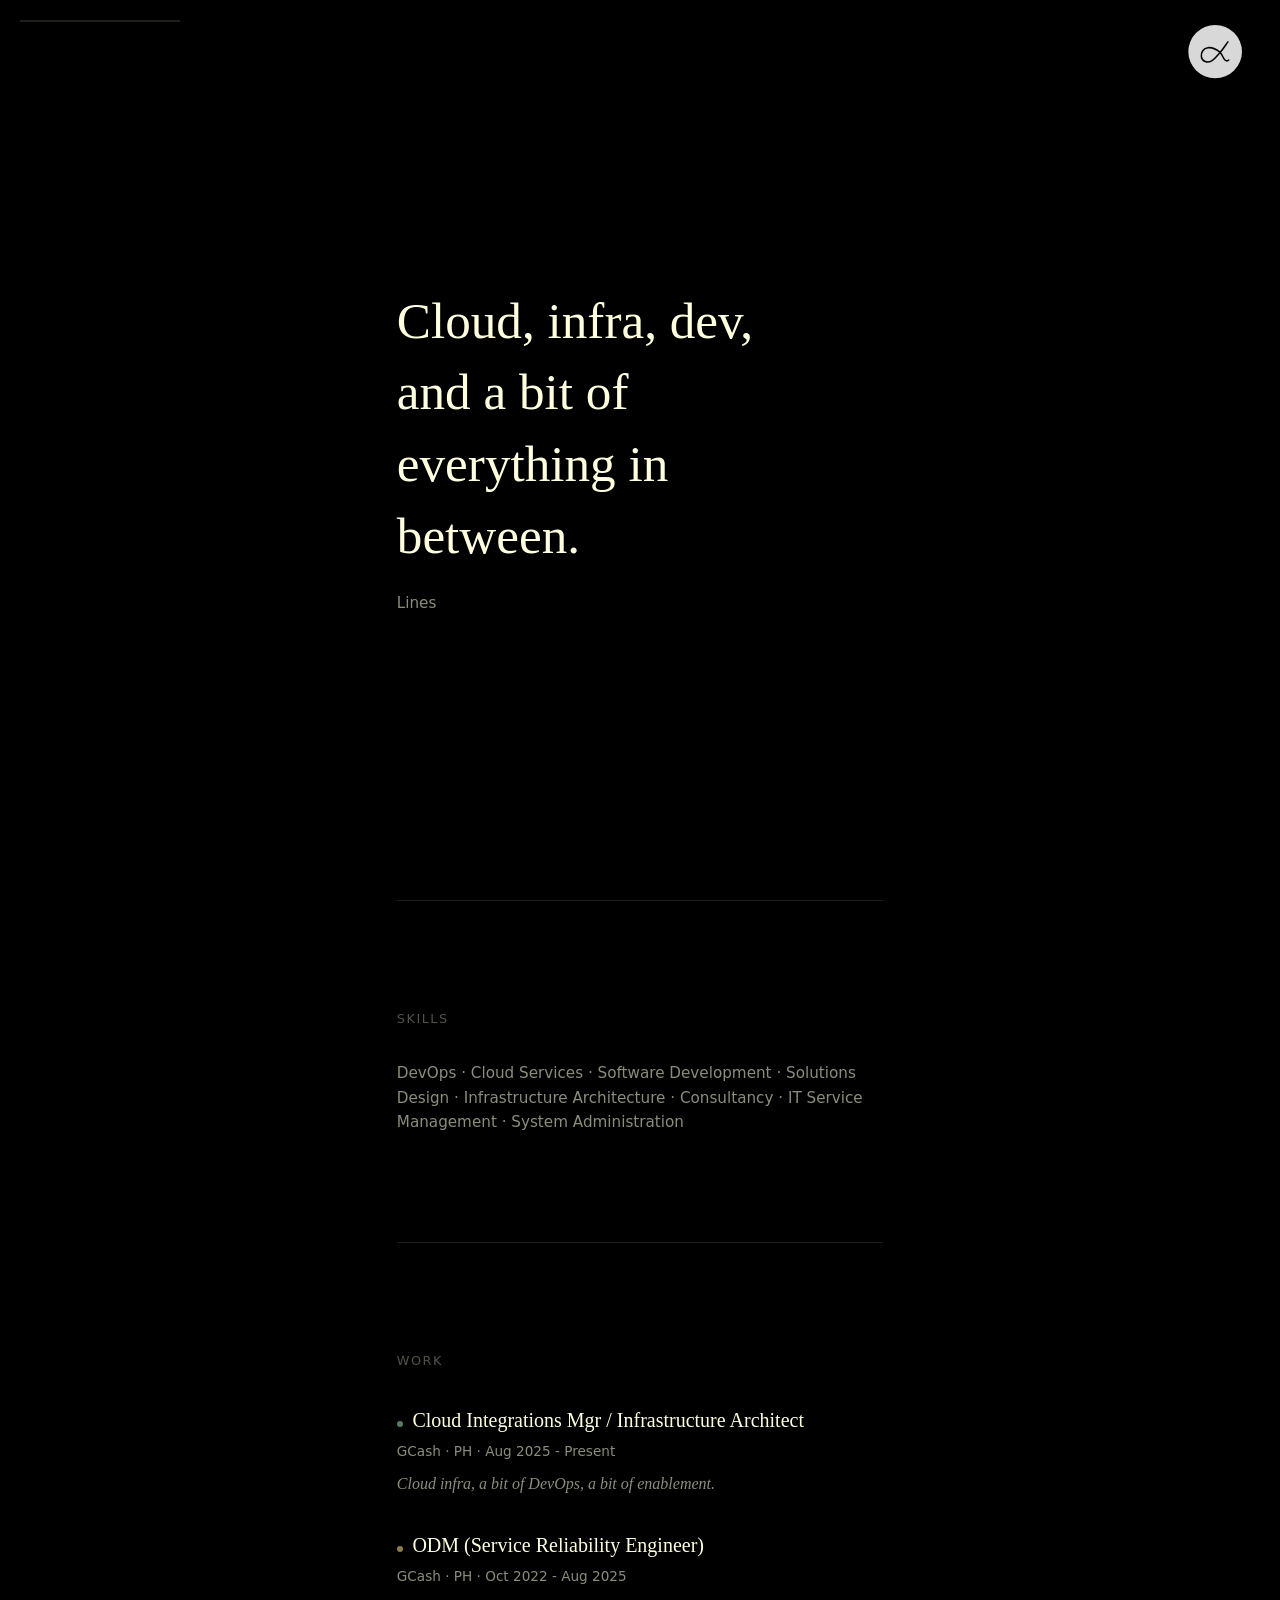
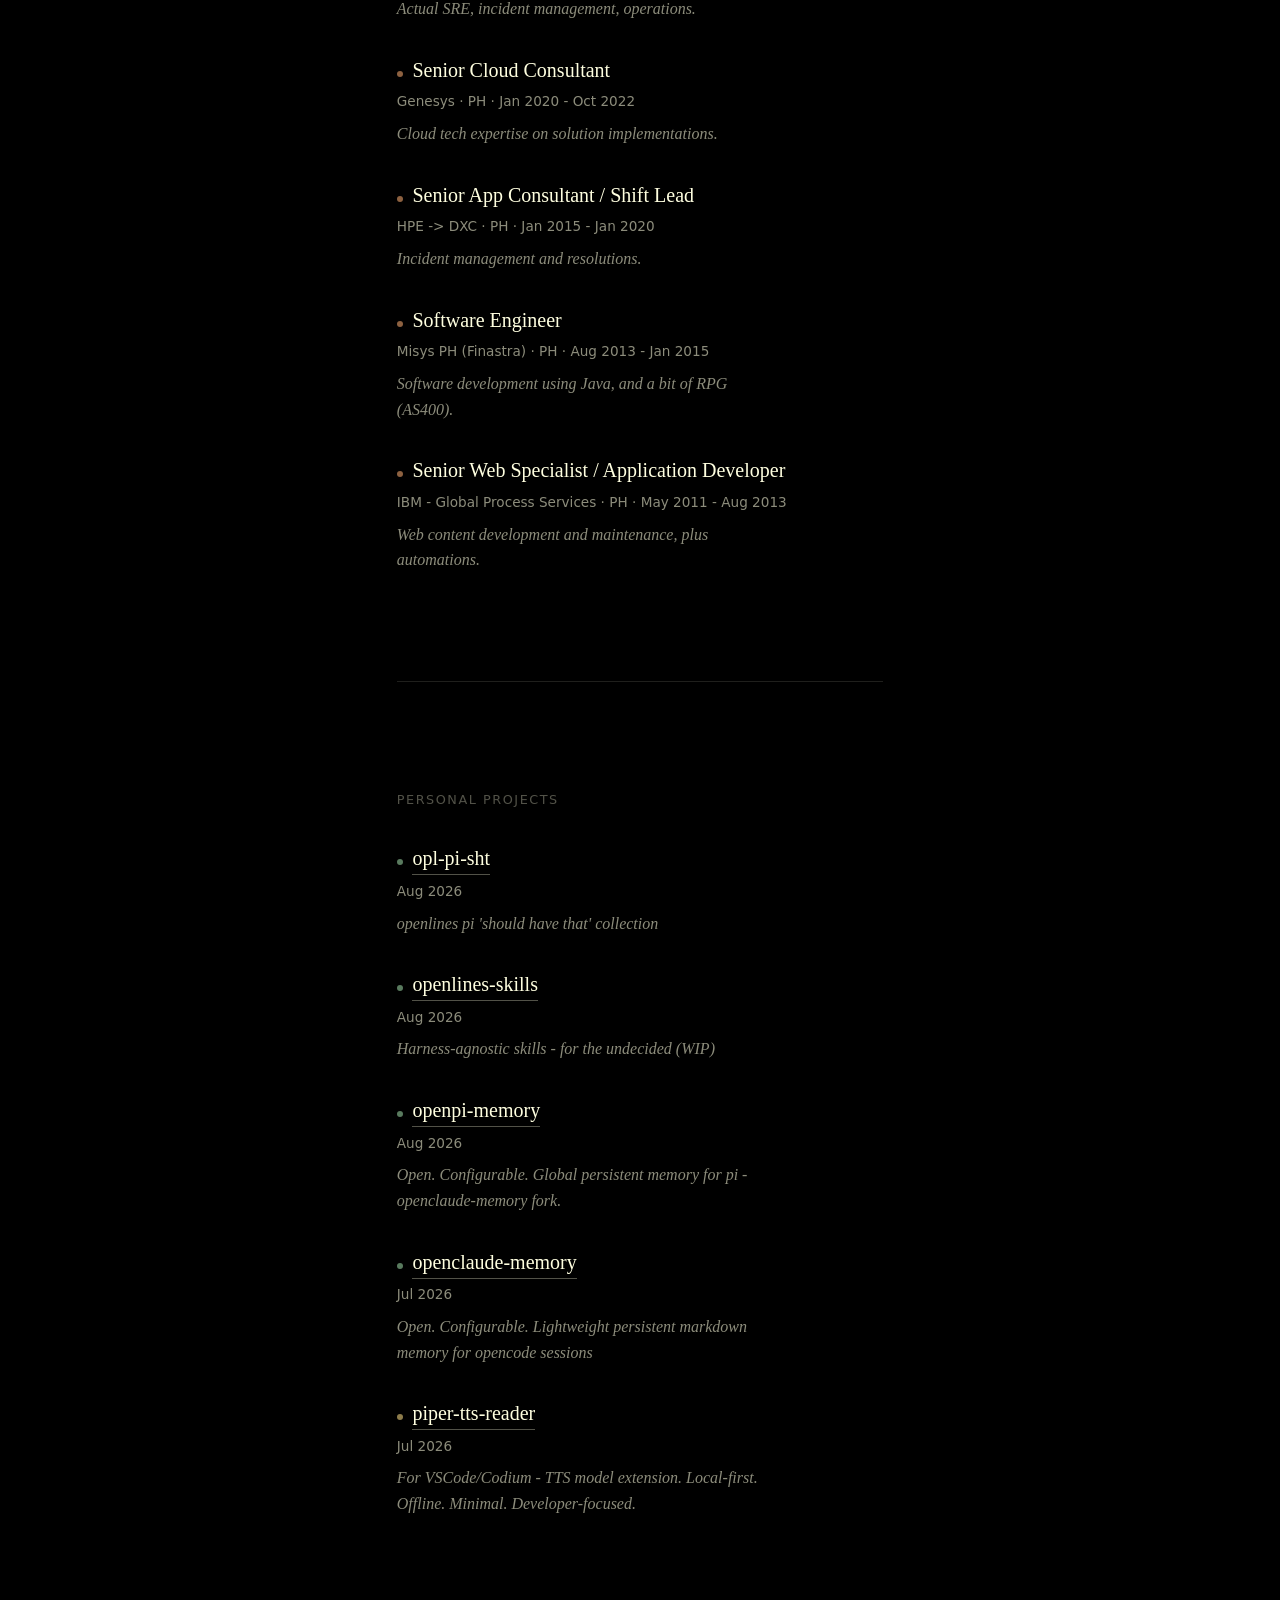
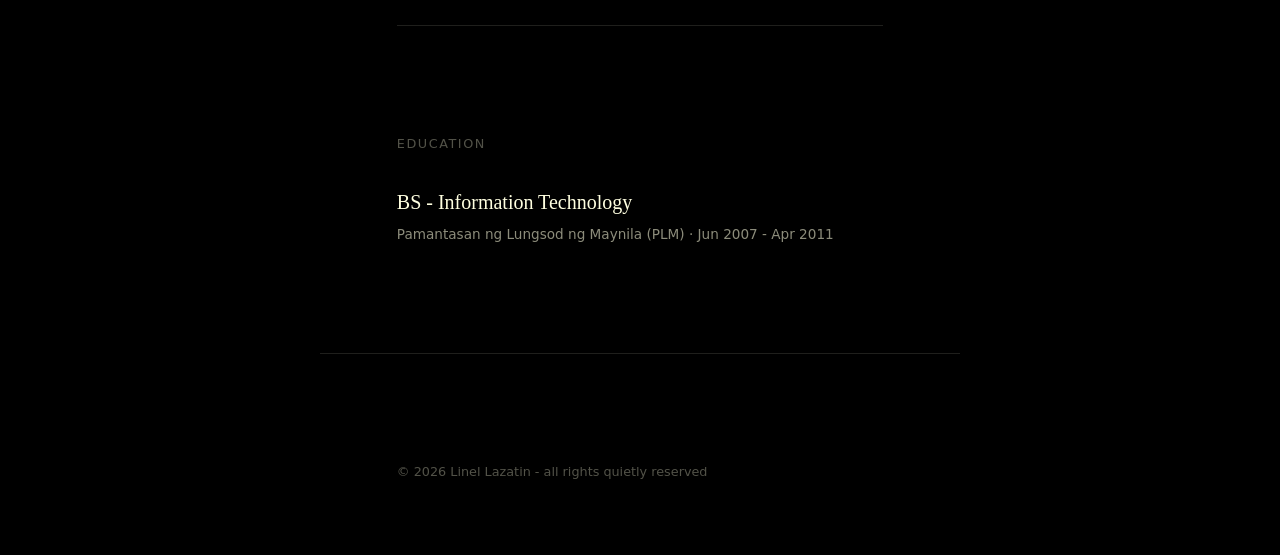
==== index.html @ 28a870df "initial commit" ====
<!DOCTYPE html>
<html lang="en">
<head>
  <meta charset="UTF-8" />
  <meta name="viewport" content="width=device-width, initial-scale=1" />
  <title>Lines.</title>
  <meta name="description" content="Cloud, infra, dev, and a bit of everything in between." />

  <link rel="preconnect" href="https://fonts.googleapis.com" />
  <link rel="preconnect" href="https://fonts.gstatic.com" crossorigin />
  <link href="https://fonts.googleapis.com/css2?family=Cormorant+Garamond:ital,wght@0,300..600;1,300..600&family=IBM+Plex+Sans:wght@300;400;500&display=swap" rel="stylesheet" />

  <link rel="stylesheet" href="style.css" />
</head>
<body>

  <!-- Brief startup flash, mirrors camalyn.org's load-in. Pure decoration, removes itself. -->
  <div class="tv-flash" aria-hidden="true"></div>

  <!-- Honest scroll indicator: fill width always equals real scroll position, nothing more. -->
  <div class="progress-rail" aria-hidden="true">
    <div class="progress-fill" id="progressFill"></div>
  </div>

  <button type="button" id="markToggle" class="mark" aria-haspopup="dialog" aria-expanded="false" aria-controls="contactPanel"><img src="assets/img/svg/logo.svg" alt="" /></button>

  <div id="contactPanel" class="contact-panel" role="dialog" aria-label="Contact" hidden></div>

  <main id="content">
    <section class="hero" id="hero">
      <p class="tagline" id="heroTagline"></p>
      <p class="hero-sub" id="heroSub"></p>
    </section>

    <section class="block" id="skills">
      <h2 class="block-label">Skills</h2>
      <p class="skills-line" id="skillsLine"></p>
    </section>

    <section class="block" id="work">
      <h2 class="block-label">Work</h2>
      <ul class="entries" id="workList"></ul>
    </section>

    <section class="block" id="projects">
      <h2 class="block-label">Personal Projects</h2>
      <ul class="entries" id="projectsList"></ul>
    </section>

    <section class="block" id="education">
      <h2 class="block-label">Education</h2>
      <ul class="entries" id="educationList"></ul>
    </section>
  </main>

  <footer class="site-footer">
    <p id="footerLine"></p>
  </footer>

  <script src="scripts/content.js"></script>
  <script src="scripts/script.js"></script>
</body>
</html>
---- style.css ----
/* =====================================================================
   Design language borrowed from camalyn.org: pure black, pale cream
   type, No filled cards, no shadows, no loud color - quiet typography 
   and generous space carry the page.
   ===================================================================== */

:root {
  --bg: #000;
  --text: #ffffe0;        /* pale cream */
  --text-dim: rgba(255, 255, 224, 0.55);
  --text-faint: rgba(255, 255, 224, 0.32);
  --hairline: rgba(255, 255, 224, 0.12);
  --serif: "Newsreader", Georgia, serif;
  --sans: "Inter", system-ui, sans-serif;

  --accent-green: #7fae86;
  --accent-yellow: #c9b06b;
  --accent-orange: #c98a5b;

  --gap: clamp(4rem, 12vh, 8rem);
}

*, *::before, *::after {
  margin: 0;
  padding: 0;
  box-sizing: border-box;
}

html {
  scroll-behavior: smooth;
}

body {
  background-color: var(--bg);
  color: var(--text);
  font-family: var(--sans);
  font-weight: 300;
  line-height: 1.6;
  -webkit-font-smoothing: antialiased;
}

a {
  color: inherit;
  text-decoration: none;
  border-bottom: 1px solid var(--text-faint);
  transition: opacity 0.2s ease, border-color 0.2s ease;
}

a:hover,
a:focus-visible {
  opacity: 0.75;
  border-color: var(--text-dim);
}

/* -----------------------------------------------------------------
   Startup flash - a brief white collapse on load, then gone.
------------------------------------------------------------------- */
.tv-flash {
  position: fixed;
  inset: 0;
  background: #fff;
  z-index: 9999;
  pointer-events: none;
  animation: tvStartup 0.9s ease-out forwards;
}

@keyframes tvStartup {
  0%   { opacity: 1; transform: scaleY(0.01) scaleX(1.4); }
  45%  { transform: scaleY(1.15) scaleX(1.05); }
  100% { opacity: 0; transform: scaleY(1) scaleX(1); }
}

/* -----------------------------------------------------------------
   Chrome: a thin scroll-progress rail (top-left) and a text
   monogram (top-right) that opens the contact panel. Both fixed,
   both quiet - no backgrounds, no borders beyond a hairline.
------------------------------------------------------------------- */
.progress-rail {
  position: fixed;
  top: calc(20px + env(safe-area-inset-top));
  left: calc(20px + env(safe-area-inset-left));
  width: clamp(80px, 14vw, 160px);
  height: 2px;
  background: var(--hairline);
  z-index: 20;
}

.progress-fill {
  height: 100%;
  width: 0%;
  background: var(--text);
  transition: width 0.1s linear;
}

.mark {
  position: fixed;
  top: calc(20px + env(safe-area-inset-top));
  right: calc(20px + env(safe-area-inset-right));
  z-index: 20;
  width: 7%;
  height: 7%;
  padding: 0;
  display: flex;
  align-items: center;
  justify-content: center;
  background: transparent;
  border: none;
  border-radius: 50%;
  cursor: pointer;
  opacity: 0.85;
  transition: opacity 0.2s ease;
}

.mark img {
  width: 100%;
  height: 100%;
  display: block;
}

.mark:hover,
.mark:focus-visible {
  opacity: 1;
}

/* -----------------------------------------------------------------
   Contact panel - bottom-left, barely-there tint, plain text.
------------------------------------------------------------------- */
.contact-panel {
  position: fixed;
  left: calc(20px + env(safe-area-inset-left));
  bottom: calc(20px + env(safe-area-inset-bottom));
  z-index: 30;
  max-width: 300px;
  padding: 1.5rem 1.75rem;
  background: rgba(255, 255, 224, 0.04);
  border: 1px solid var(--hairline);
  font-size: 0.9rem;
}

.contact-panel[hidden] {
  display: none;
}

.contact-panel .contact-name {
  font-family: var(--serif);
  font-size: 1.4rem;
  margin-bottom: 0.6rem;
}

.contact-panel p {
  margin-bottom: 0.5rem;
  color: var(--text-dim);
}

.contact-panel .contact-links a {
  display: inline-block;
  margin-right: 0.9rem;
  color: var(--text);
}

/* -----------------------------------------------------------------
   Hero - one quiet statement, centered, full viewport. Mirrors the
   single-sentence "brand film" opening of the reference site.
------------------------------------------------------------------- */
.hero {
  min-height: 100vh;
  display: flex;
  flex-direction: column;
  align-items: left;
  justify-content: center;
  text-align: left;
  padding: 0 0vw;
  opacity: 0;
  transform: translateY(8px);
  transition: opacity 1.1s ease, transform 1.1s ease;
}

.hero.in-view {
  opacity: 1;
  transform: translateY(0);
}

.tagline {
  font-family: var(--serif);
  font-weight: 400;
  font-size: clamp(1.6rem, 5vw, 3.2rem);
  line-height: 1.4;
  max-width: 16ch;
}

.hero-sub {
  margin-top: 1.25rem;
  font-size: 0.95rem;
  color: var(--text-dim);
}

/* -----------------------------------------------------------------
   Content blocks - plain lists, hairline dividers, no cards.
------------------------------------------------------------------- */
main {
  max-width: 640px;
  margin: 0 auto;
  padding: 0 6vw;
}

.block {
  padding: var(--gap) 0;
  border-top: 1px solid var(--hairline);
  opacity: 0;
  transform: translateY(10px);
  transition: opacity 0.9s ease, transform 0.9s ease;
}

.block.in-view {
  opacity: 1;
  transform: translateY(0);
}

.block-label {
  font-family: var(--sans);
  font-weight: 400;
  font-size: 0.8rem;
  letter-spacing: 0.12em;
  text-transform: uppercase;
  color: var(--text-faint);
  margin-bottom: 2rem;
}

.entries {
  list-style: none;
  display: flex;
  flex-direction: column;
  gap: 2rem;
}

.entry-title {
  display: flex;
  align-items: baseline;
  gap: 0.6rem;
  font-family: var(--serif);
  font-size: 1.25rem;
}

.entry-title .dot {
  width: 6px;
  height: 6px;
  border-radius: 50%;
  flex: none;
  opacity: 0.7;
}

.dot.green  { background: var(--accent-green); }
.dot.yellow { background: var(--accent-yellow); }
.dot.orange { background: var(--accent-orange); }

.entry-meta {
  margin-top: 0.35rem;
  font-size: 0.85rem;
  color: var(--text-dim);
}

.entry-note {
  margin-top: 0.5rem;
  font-family: var(--serif);
  font-style: italic;
  font-size: 1rem;
  color: var(--text-dim);
  max-width: 46ch;
}

.skills-line {
  color: var(--text-dim);
  font-size: 0.95rem;
  max-width: 52ch;
}

/* -----------------------------------------------------------------
   Footer
------------------------------------------------------------------- */
.site-footer {
  max-width: 640px;
  margin: 0 auto;
  padding: var(--gap) 6vw calc(var(--gap) / 1.5);
  border-top: 1px solid var(--hairline);
  font-size: 0.8rem;
  color: var(--text-faint);
}

@media (max-width: 640px) {
  .contact-panel {
    max-width: calc(100vw - 40px);
  }
}

@media (prefers-reduced-motion: reduce) {
  .tv-flash { display: none; }
  .hero, .block {
    opacity: 1;
    transform: none;
    transition: none;
  }
}
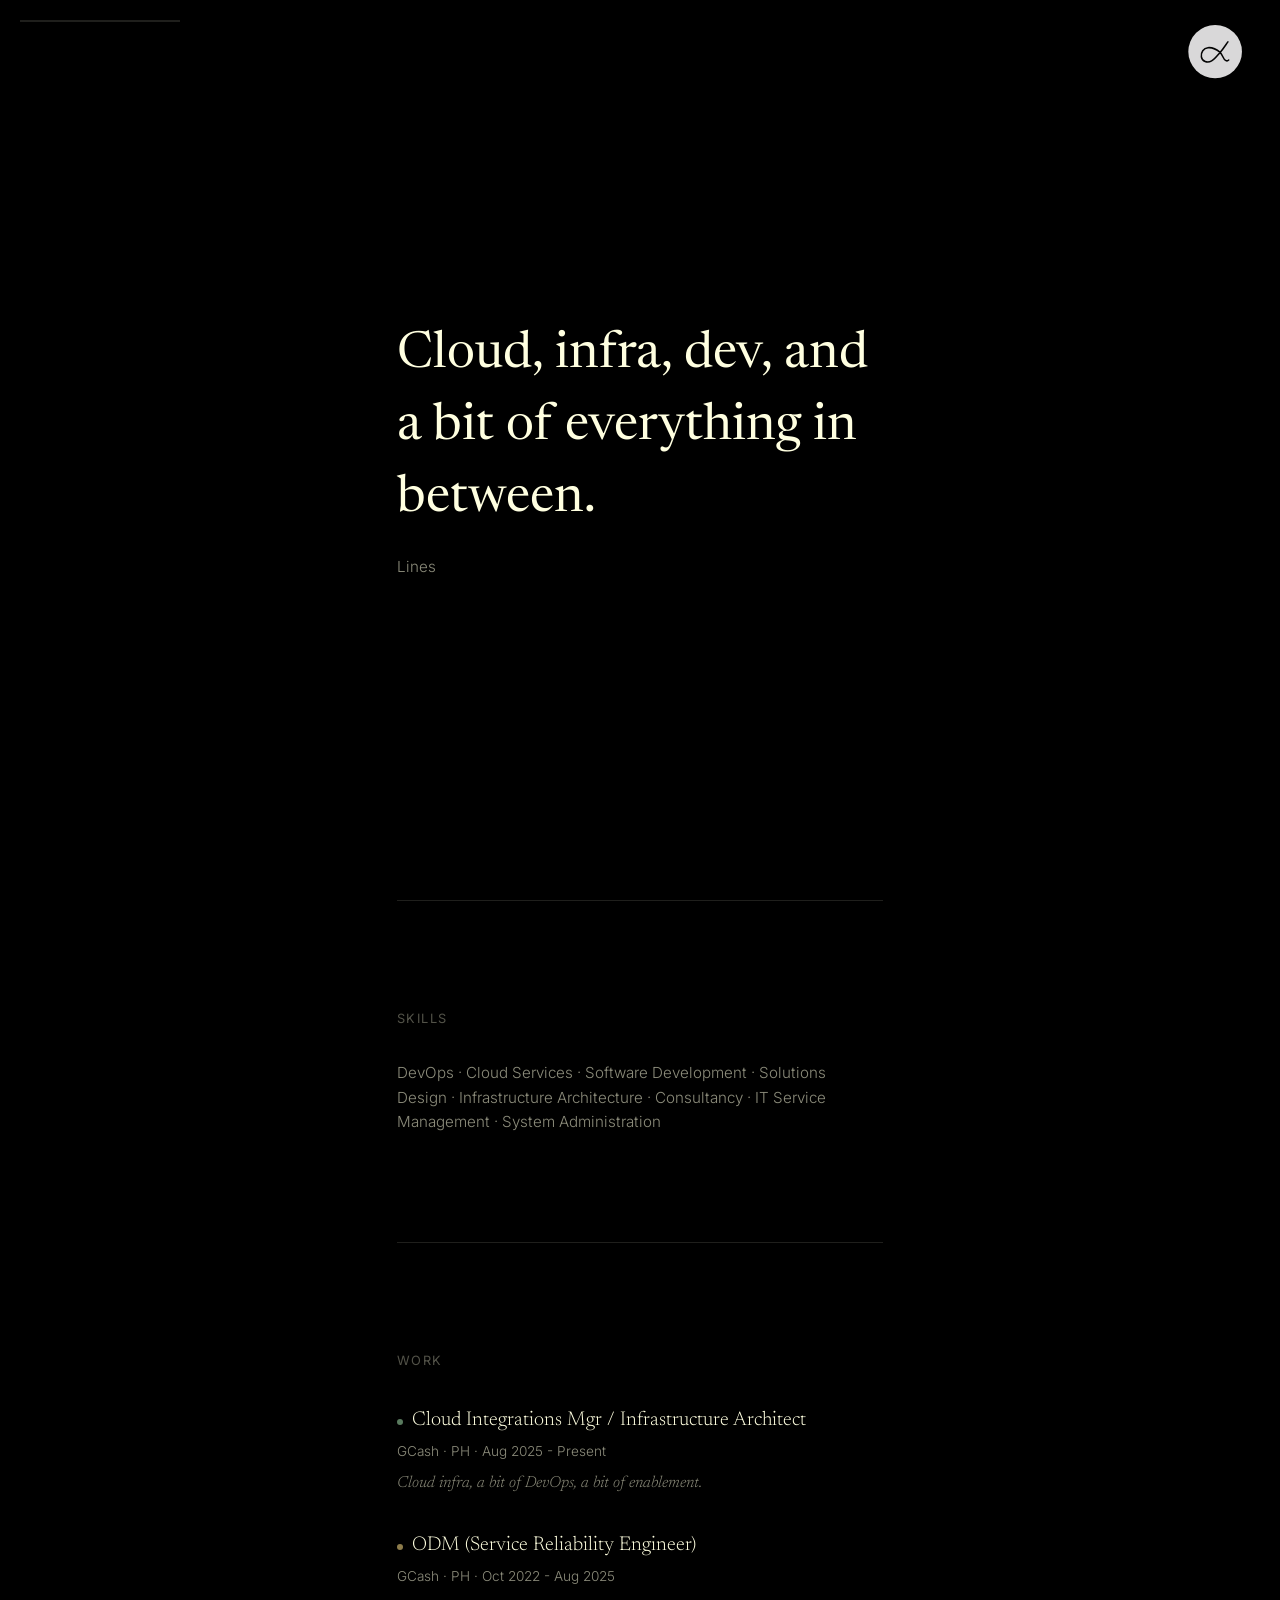
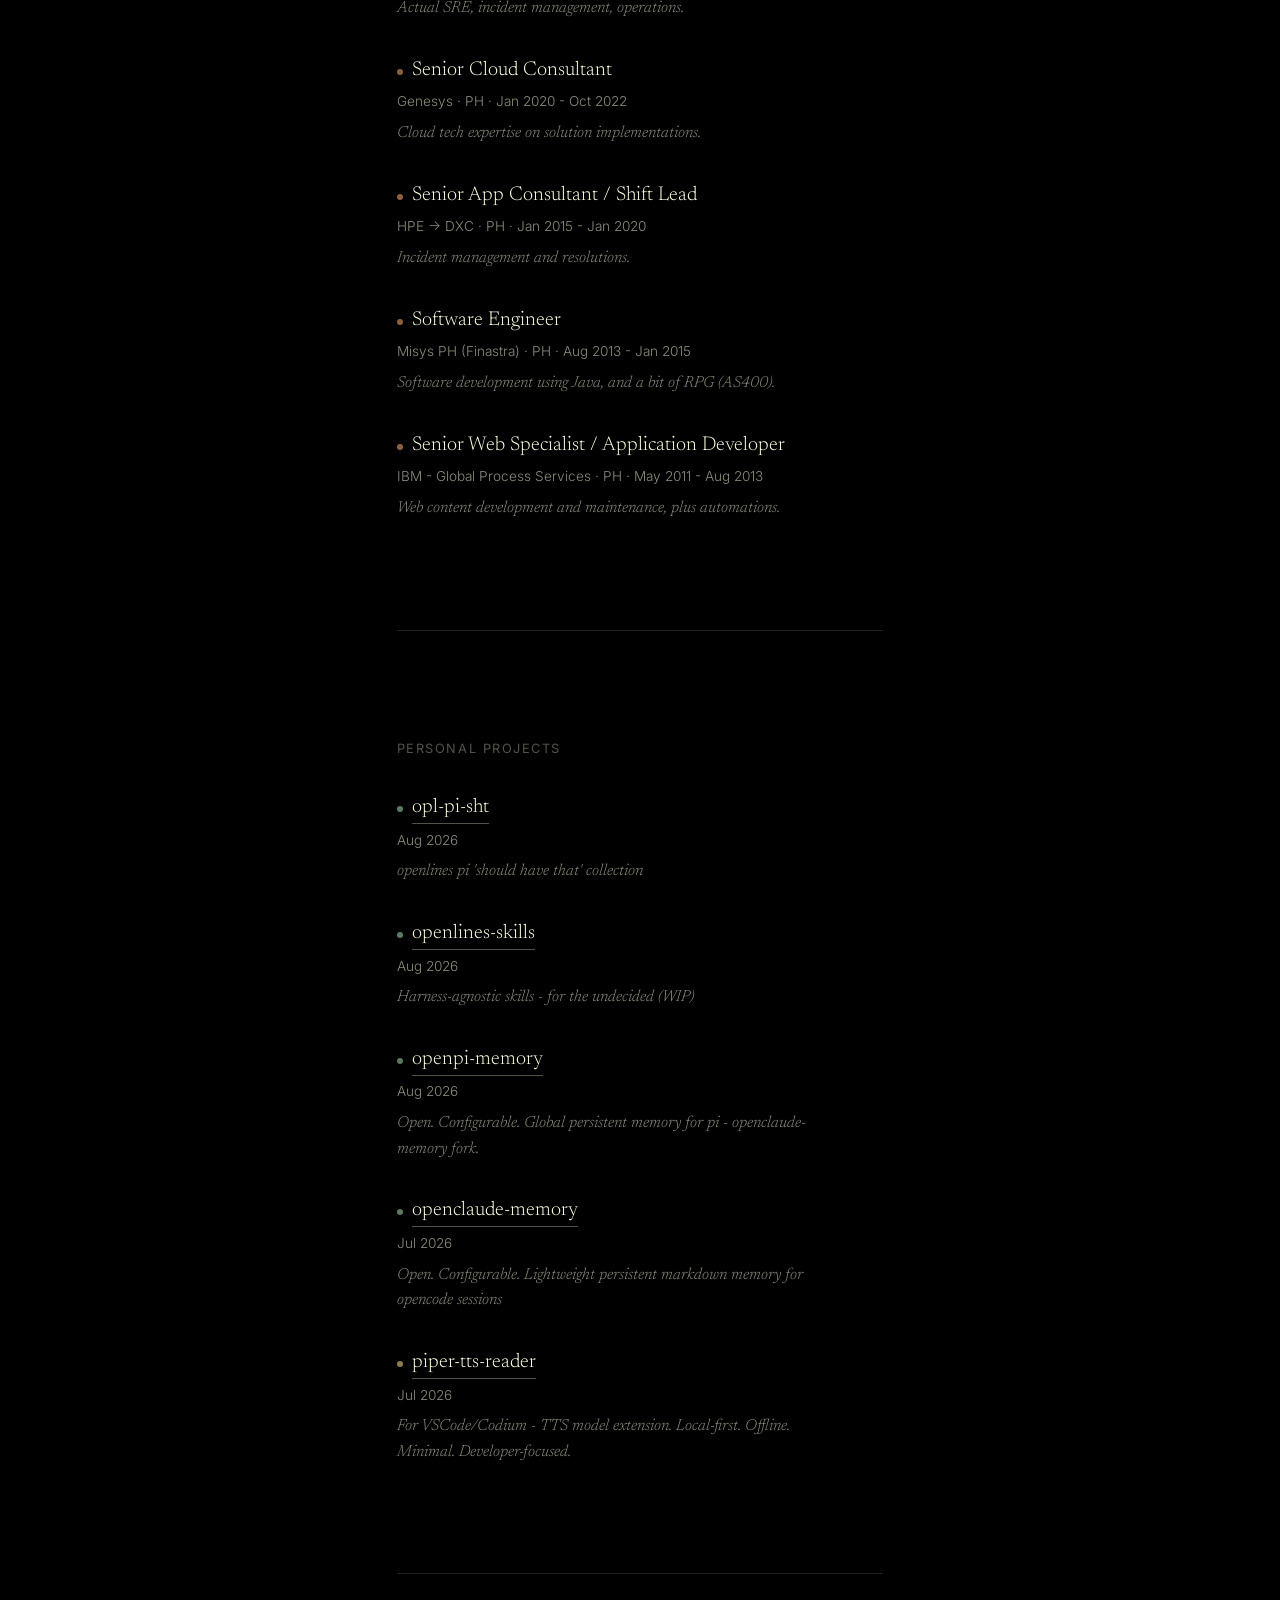
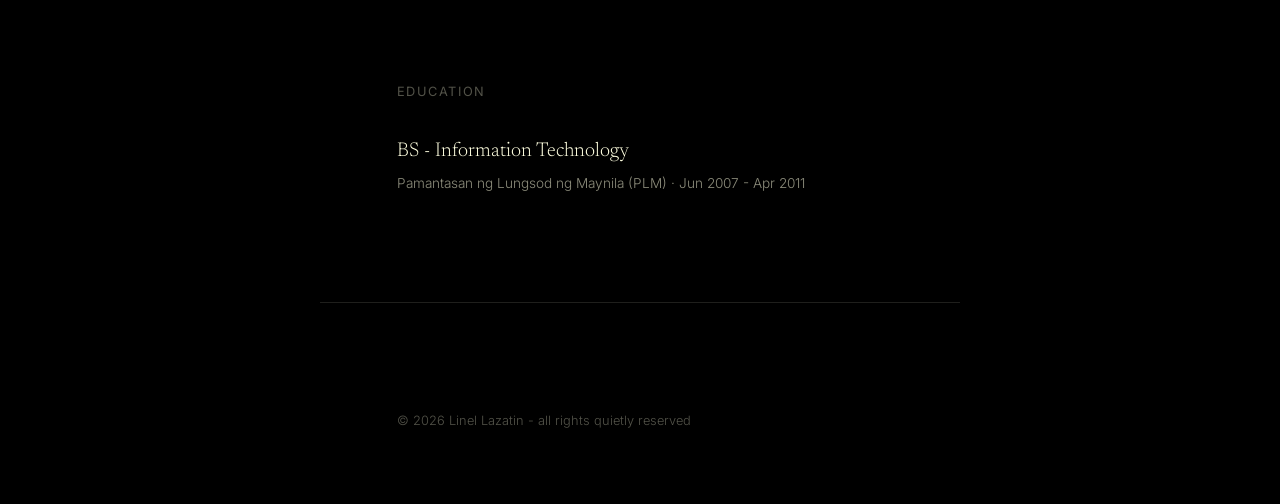
==== commit d884e7e1: "feat: more statements, font style" ====
--- a/index.html
+++ b/index.html
@@ -8,7 +8,7 @@
 
   <link rel="preconnect" href="https://fonts.googleapis.com" />
   <link rel="preconnect" href="https://fonts.gstatic.com" crossorigin />
-  <link href="https://fonts.googleapis.com/css2?family=Cormorant+Garamond:ital,wght@0,300..600;1,300..600&family=IBM+Plex+Sans:wght@300;400;500&display=swap" rel="stylesheet" />
+  <link href="https://fonts.googleapis.com/css2?family=Newsreader:ital,wght@0,300..600;1,300..600&family=Inter:wght@300;400;500&display=swap" rel="stylesheet" />
 
   <link rel="stylesheet" href="style.css" />
 </head>
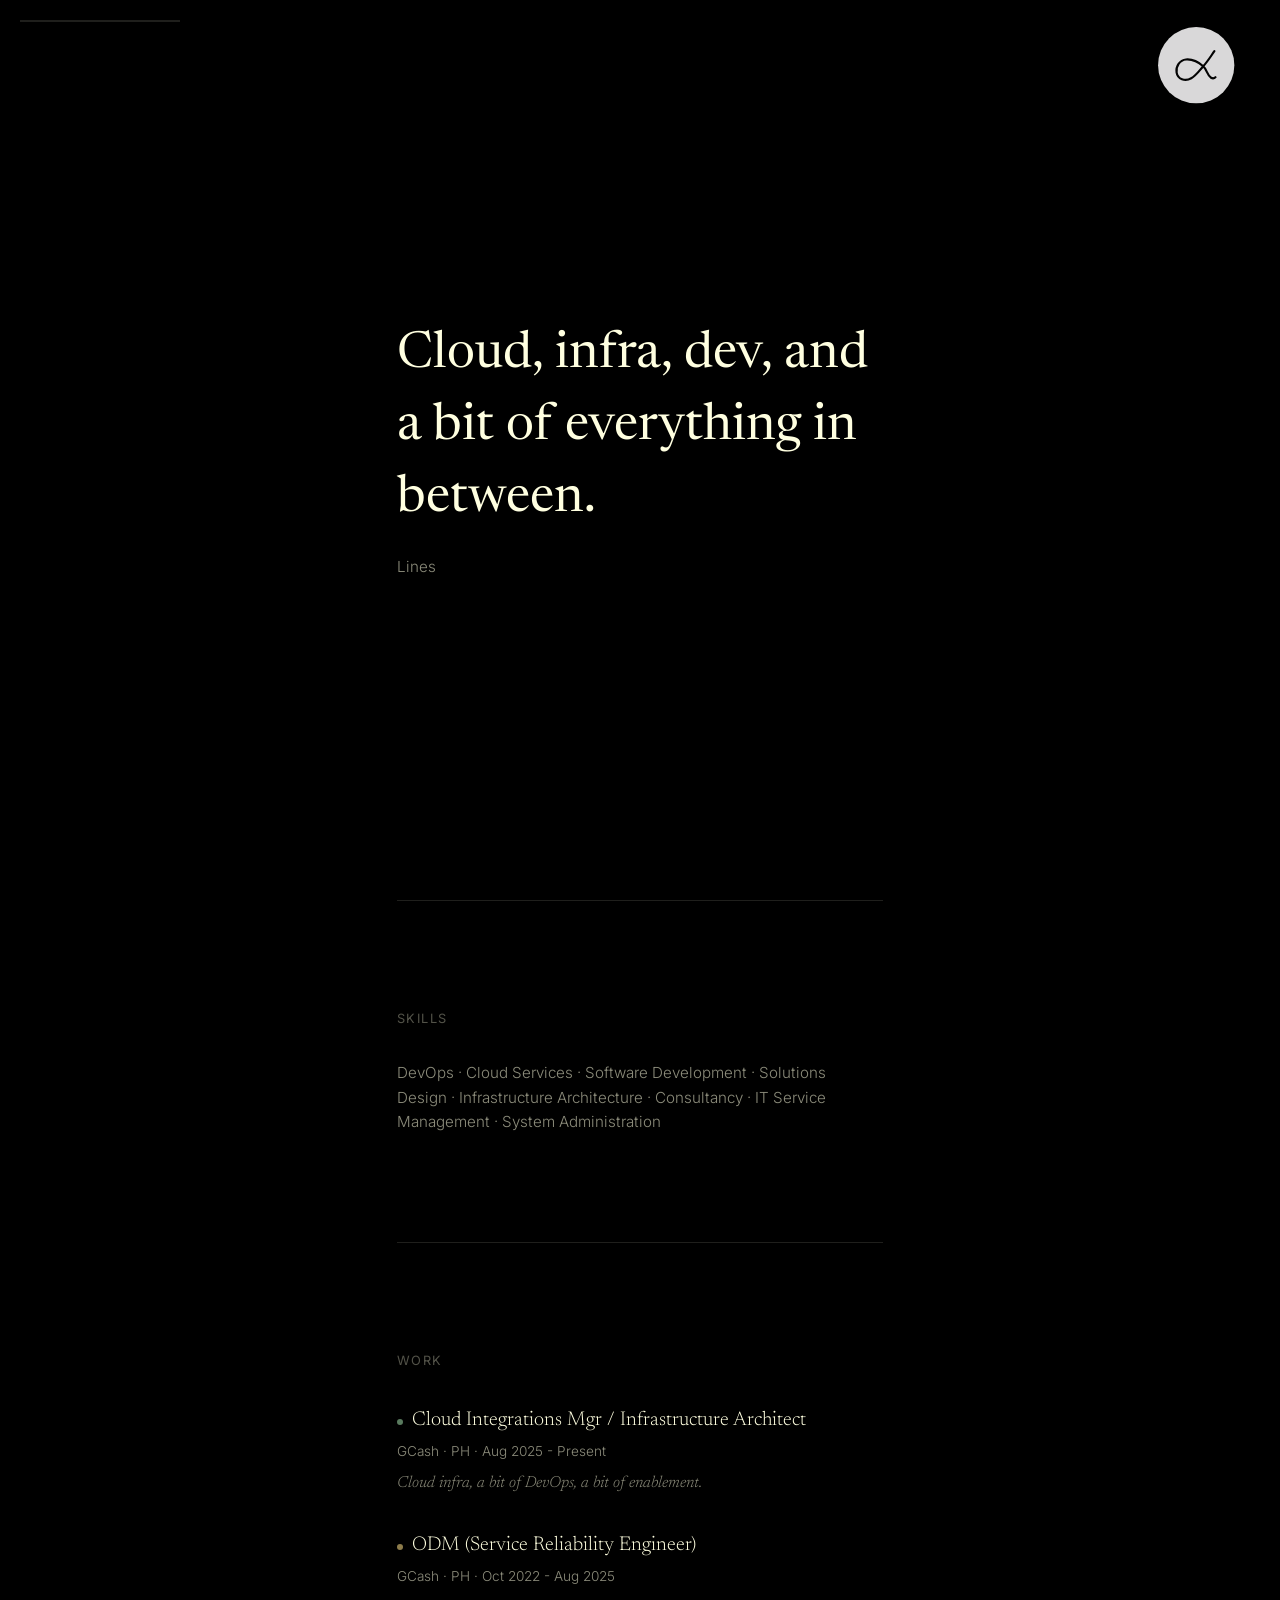
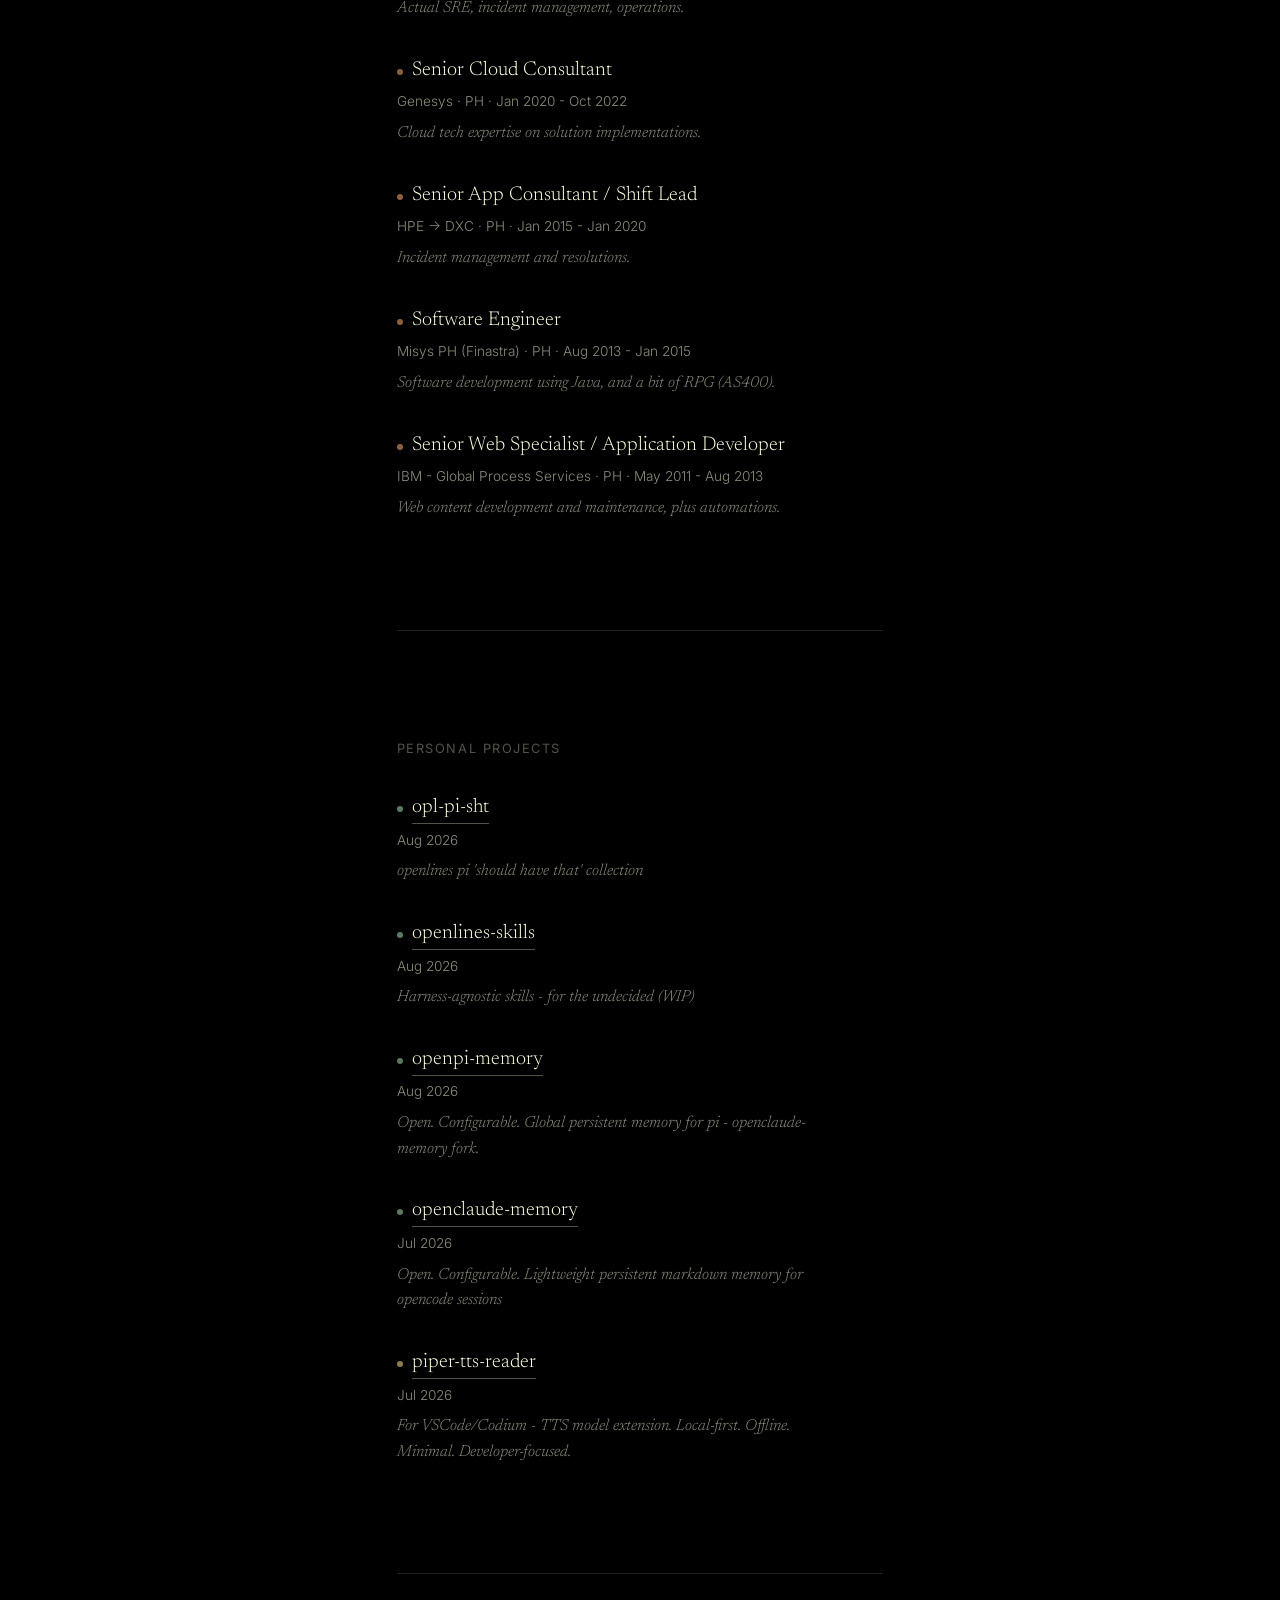
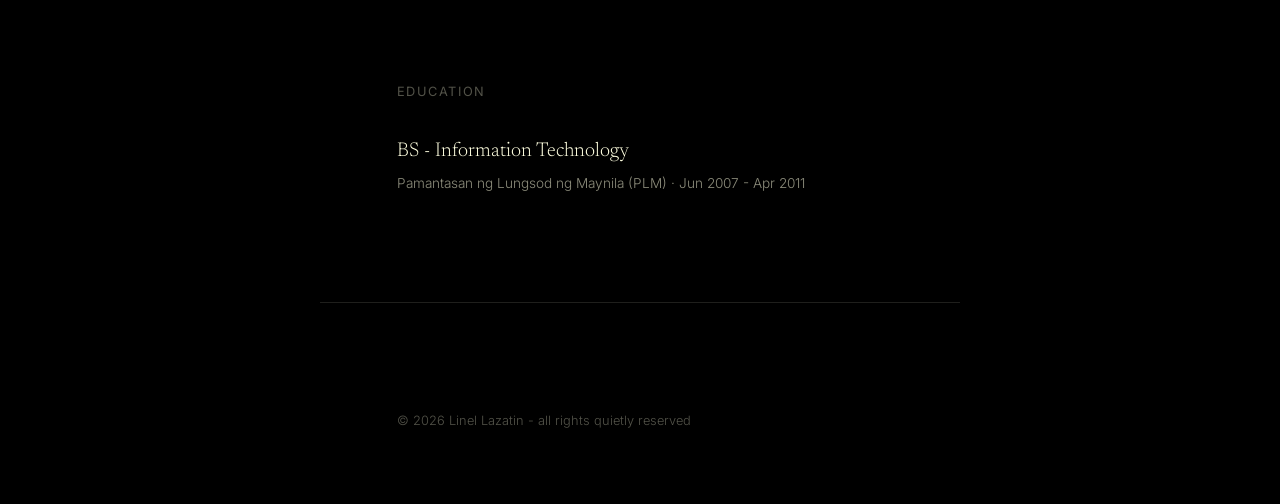
==== commit 16c28118: "fix: favicon sht" ====
--- a/index.html
+++ b/index.html
@@ -5,7 +5,7 @@
   <meta name="viewport" content="width=device-width, initial-scale=1" />
   <title>Lines.</title>
   <meta name="description" content="Cloud, infra, dev, and a bit of everything in between." />
-
+  <link rel="icon" href="assets/img/svg/logo.svg" type="image/svg+xml">
   <link rel="preconnect" href="https://fonts.googleapis.com" />
   <link rel="preconnect" href="https://fonts.gstatic.com" crossorigin />
   <link href="https://fonts.googleapis.com/css2?family=Newsreader:ital,wght@0,300..600;1,300..600&family=Inter:wght@300;400;500&display=swap" rel="stylesheet" />
--- a/style.css
+++ b/style.css
@@ -97,8 +97,8 @@
   top: calc(20px + env(safe-area-inset-top));
   right: calc(20px + env(safe-area-inset-right));
   z-index: 20;
-  width: 7%;
-  height: 7%;
+  width: 10%;
+  height: 10%;
   padding: 0;
   display: flex;
   align-items: center;
@@ -132,7 +132,9 @@
   z-index: 30;
   max-width: 300px;
   padding: 1.5rem 1.75rem;
-  background: rgba(255, 255, 224, 0.04);
+  /* background: rgba(255, 255, 224, 0.1); */
+  background: rgba(0, 0, 0, 0.05);
+  backdrop-filter: blur(5px);
   border: 1px solid var(--hairline);
   font-size: 0.9rem;
 }
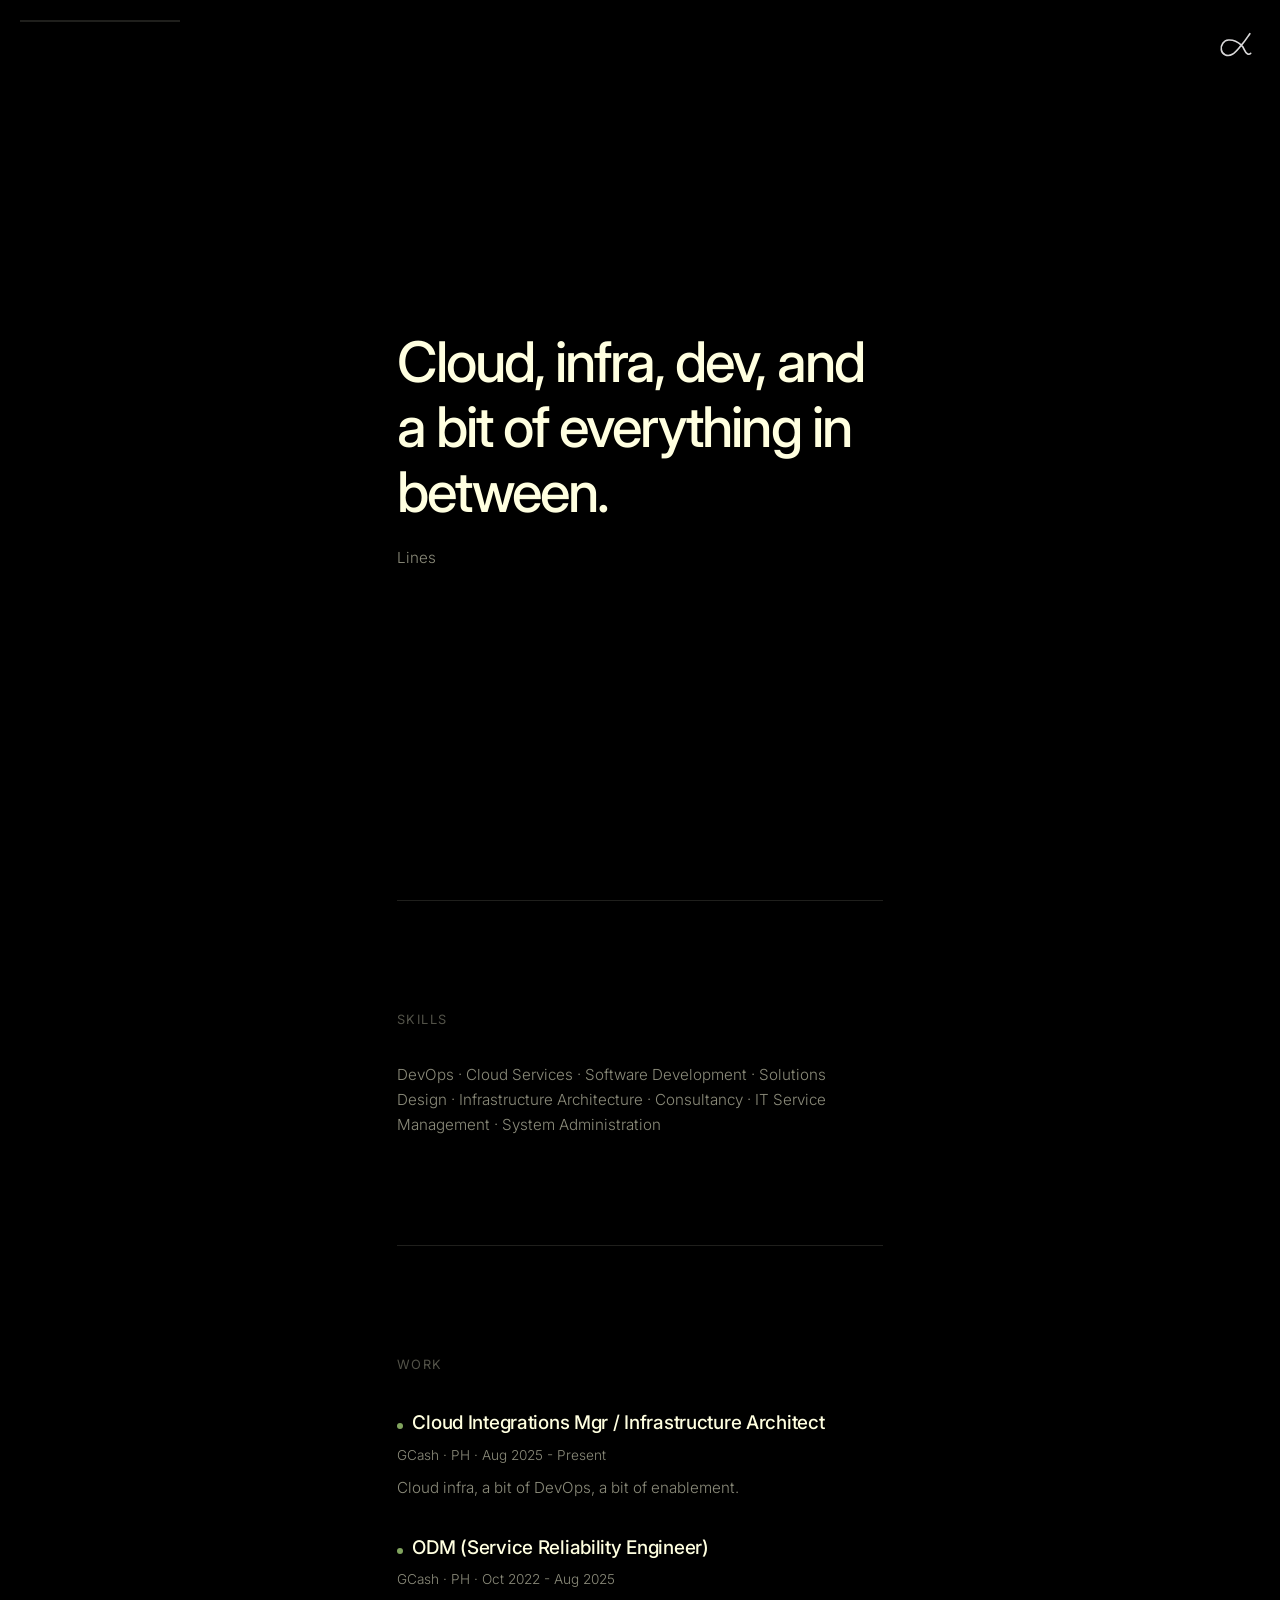
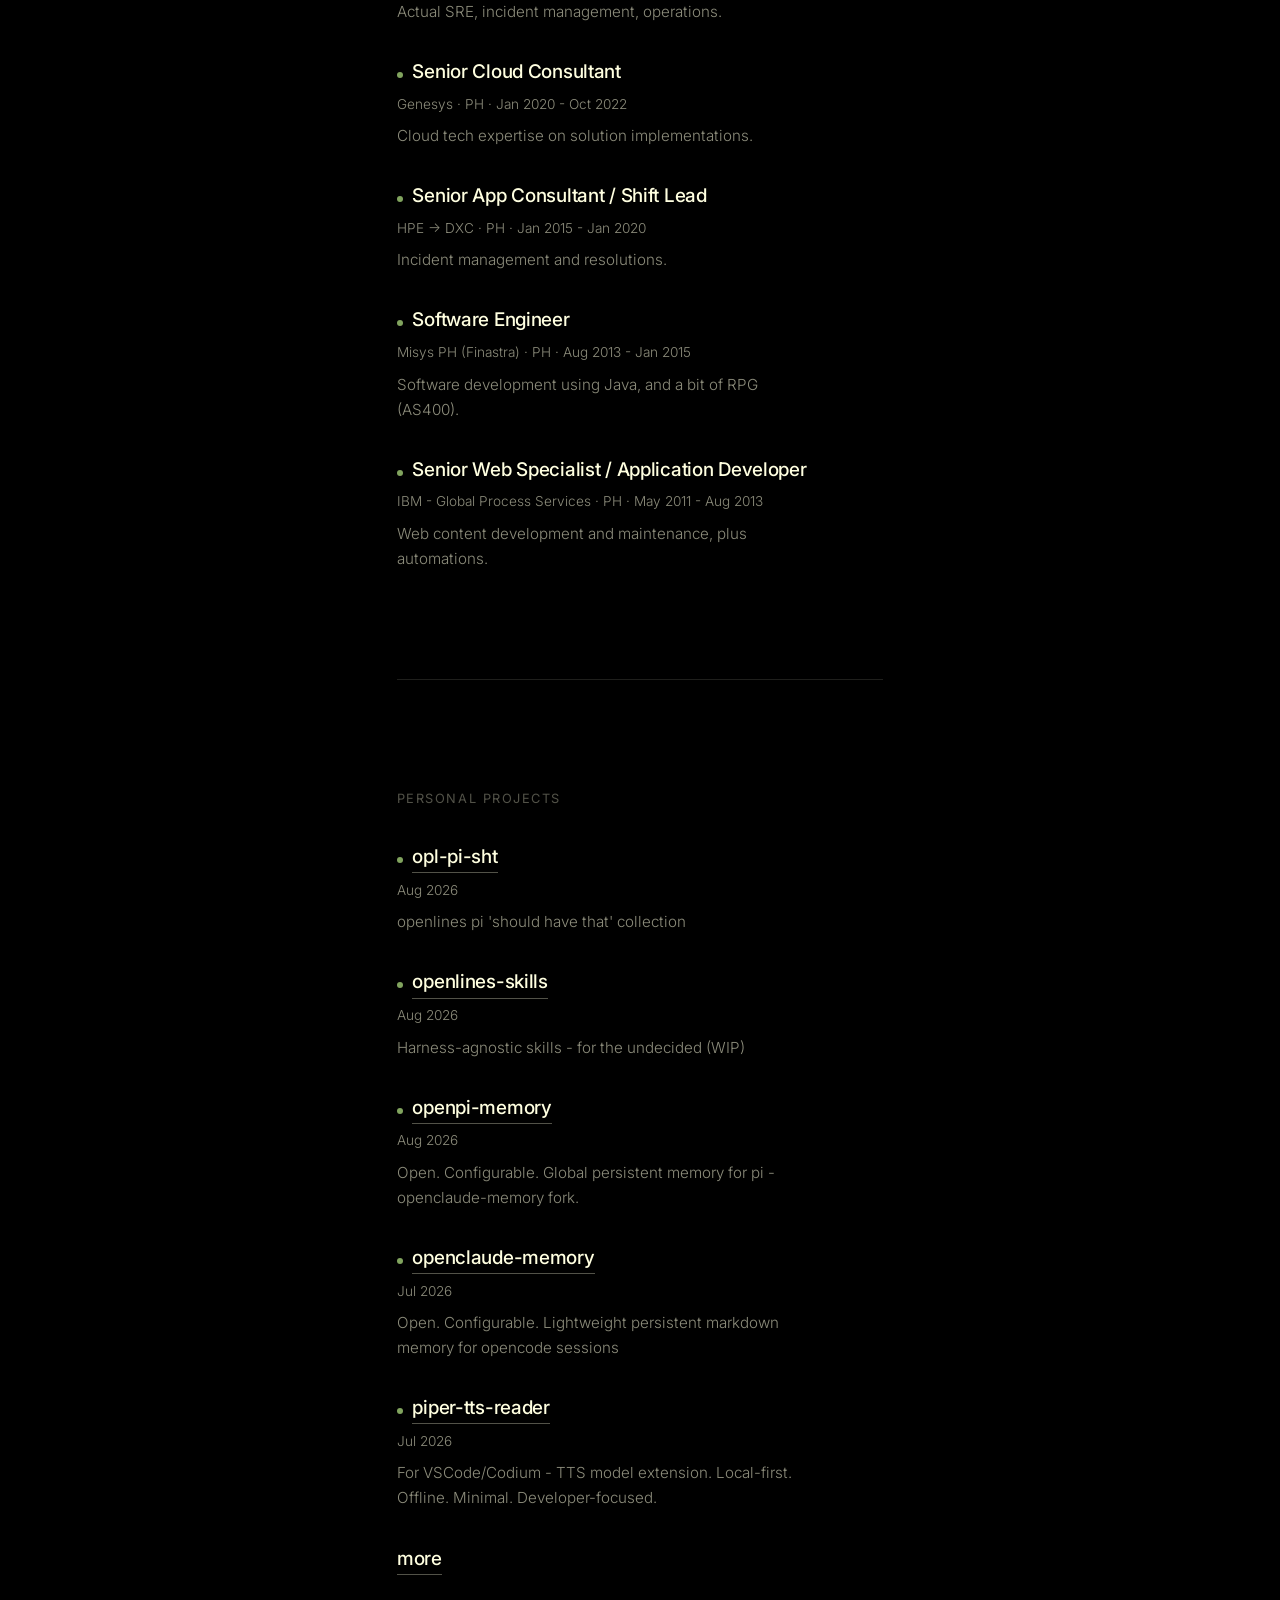
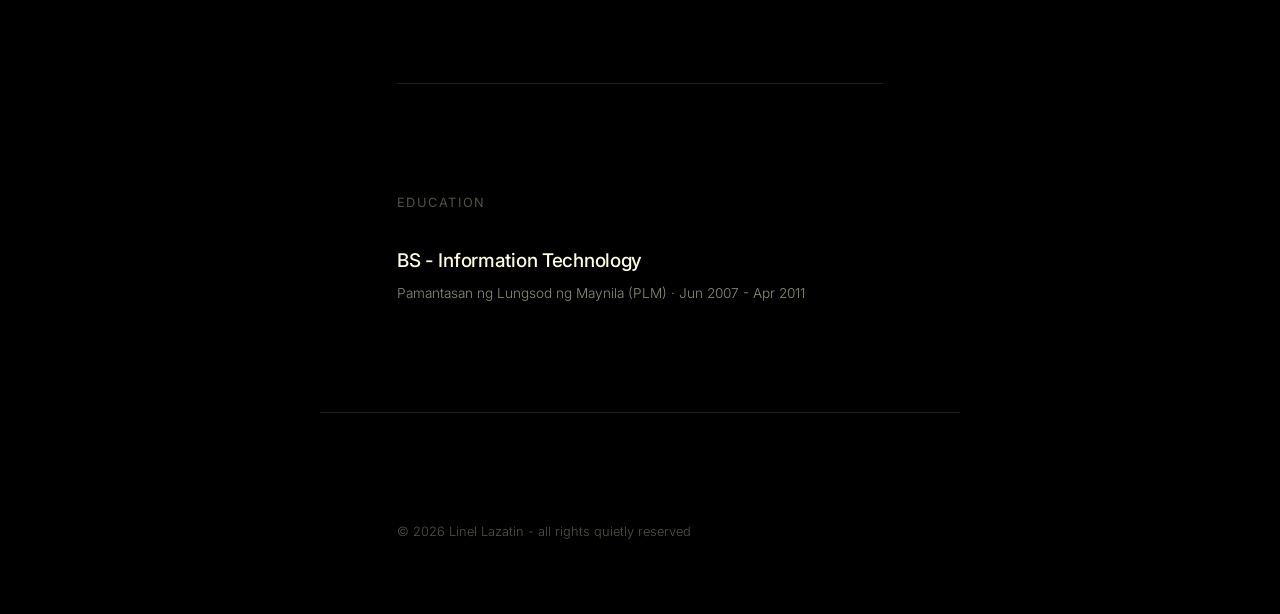
==== commit b757c21b: "fix: re-fonted" ====
--- a/index.html
+++ b/index.html
@@ -8,7 +8,7 @@
   <link rel="icon" href="assets/img/svg/logo.svg" type="image/svg+xml">
   <link rel="preconnect" href="https://fonts.googleapis.com" />
   <link rel="preconnect" href="https://fonts.gstatic.com" crossorigin />
-  <link href="https://fonts.googleapis.com/css2?family=Newsreader:ital,wght@0,300..600;1,300..600&family=Inter:wght@300;400;500&display=swap" rel="stylesheet" />
+  <link href="https://fonts.googleapis.com/css2?family=Inter:wght@300;400;500;600;700&display=swap" rel="stylesheet" />
 
   <link rel="stylesheet" href="style.css" />
 </head>
@@ -22,7 +22,7 @@
     <div class="progress-fill" id="progressFill"></div>
   </div>
 
-  <button type="button" id="markToggle" class="mark" aria-haspopup="dialog" aria-expanded="false" aria-controls="contactPanel"><img src="assets/img/svg/logo.svg" alt="" /></button>
+  <button type="button" id="markToggle" class="mark" aria-haspopup="dialog" aria-expanded="false" aria-controls="contactPanel"><img src="assets/img/svg/opl-mark-white.svg" alt="" /></button>
 
   <div id="contactPanel" class="contact-panel" role="dialog" aria-label="Contact" hidden></div>
 
--- a/style.css
+++ b/style.css
@@ -1,7 +1,8 @@
 /* =====================================================================
    Design language borrowed from camalyn.org: pure black, pale cream
    type, No filled cards, no shadows, no loud color - quiet typography 
-   and generous space carry the page.
+   and generous space carry the page. Inter keeps the companion sites
+   visually connected while weight and scale preserve hierarchy.
    ===================================================================== */
 
 :root {
@@ -10,12 +11,11 @@
   --text-dim: rgba(255, 255, 224, 0.55);
   --text-faint: rgba(255, 255, 224, 0.32);
   --hairline: rgba(255, 255, 224, 0.12);
-  --serif: "Newsreader", Georgia, serif;
-  --sans: "Inter", system-ui, sans-serif;
-
-  --accent-green: #7fae86;
-  --accent-yellow: #c9b06b;
-  --accent-orange: #c98a5b;
+  --type: "Inter", system-ui, sans-serif;
+
+  --accent-green: #b8e986;
+  --accent-yellow: #b8e986;
+  --accent-orange: #b8e986;
 
   --gap: clamp(4rem, 12vh, 8rem);
 }
@@ -33,9 +33,9 @@
 body {
   background-color: var(--bg);
   color: var(--text);
-  font-family: var(--sans);
+  font-family: var(--type);
   font-weight: 300;
-  line-height: 1.6;
+  line-height: 1.65;
   -webkit-font-smoothing: antialiased;
 }
 
@@ -97,8 +97,8 @@
   top: calc(20px + env(safe-area-inset-top));
   right: calc(20px + env(safe-area-inset-right));
   z-index: 20;
-  width: 10%;
-  height: 10%;
+  width: clamp(2.25rem, 5vw, 3rem);
+  height: clamp(2.25rem, 5vw, 3rem);
   padding: 0;
   display: flex;
   align-items: center;
@@ -144,7 +144,8 @@
 }
 
 .contact-panel .contact-name {
-  font-family: var(--serif);
+  font-family: var(--type);
+  font-weight: 500;
   font-size: 1.4rem;
   margin-bottom: 0.6rem;
 }
@@ -183,10 +184,11 @@
 }
 
 .tagline {
-  font-family: var(--serif);
-  font-weight: 400;
-  font-size: clamp(1.6rem, 5vw, 3.2rem);
-  line-height: 1.4;
+  font-family: var(--type);
+  font-weight: 500;
+  letter-spacing: -0.035em;
+  font-size: clamp(1.8rem, 5vw, 3.5rem);
+  line-height: 1.16;
   max-width: 16ch;
 }
 
@@ -219,7 +221,7 @@
 }
 
 .block-label {
-  font-family: var(--sans);
+  font-family: var(--type);
   font-weight: 400;
   font-size: 0.8rem;
   letter-spacing: 0.12em;
@@ -239,8 +241,10 @@
   display: flex;
   align-items: baseline;
   gap: 0.6rem;
-  font-family: var(--serif);
-  font-size: 1.25rem;
+  font-family: var(--type);
+  font-weight: 500;
+  letter-spacing: -0.015em;
+  font-size: 1.18rem;
 }
 
 .entry-title .dot {
@@ -263,9 +267,9 @@
 
 .entry-note {
   margin-top: 0.5rem;
-  font-family: var(--serif);
-  font-style: italic;
-  font-size: 1rem;
+  font-family: var(--type);
+  /* font-style: italic; */
+  font-size: 0.95rem;
   color: var(--text-dim);
   max-width: 46ch;
 }
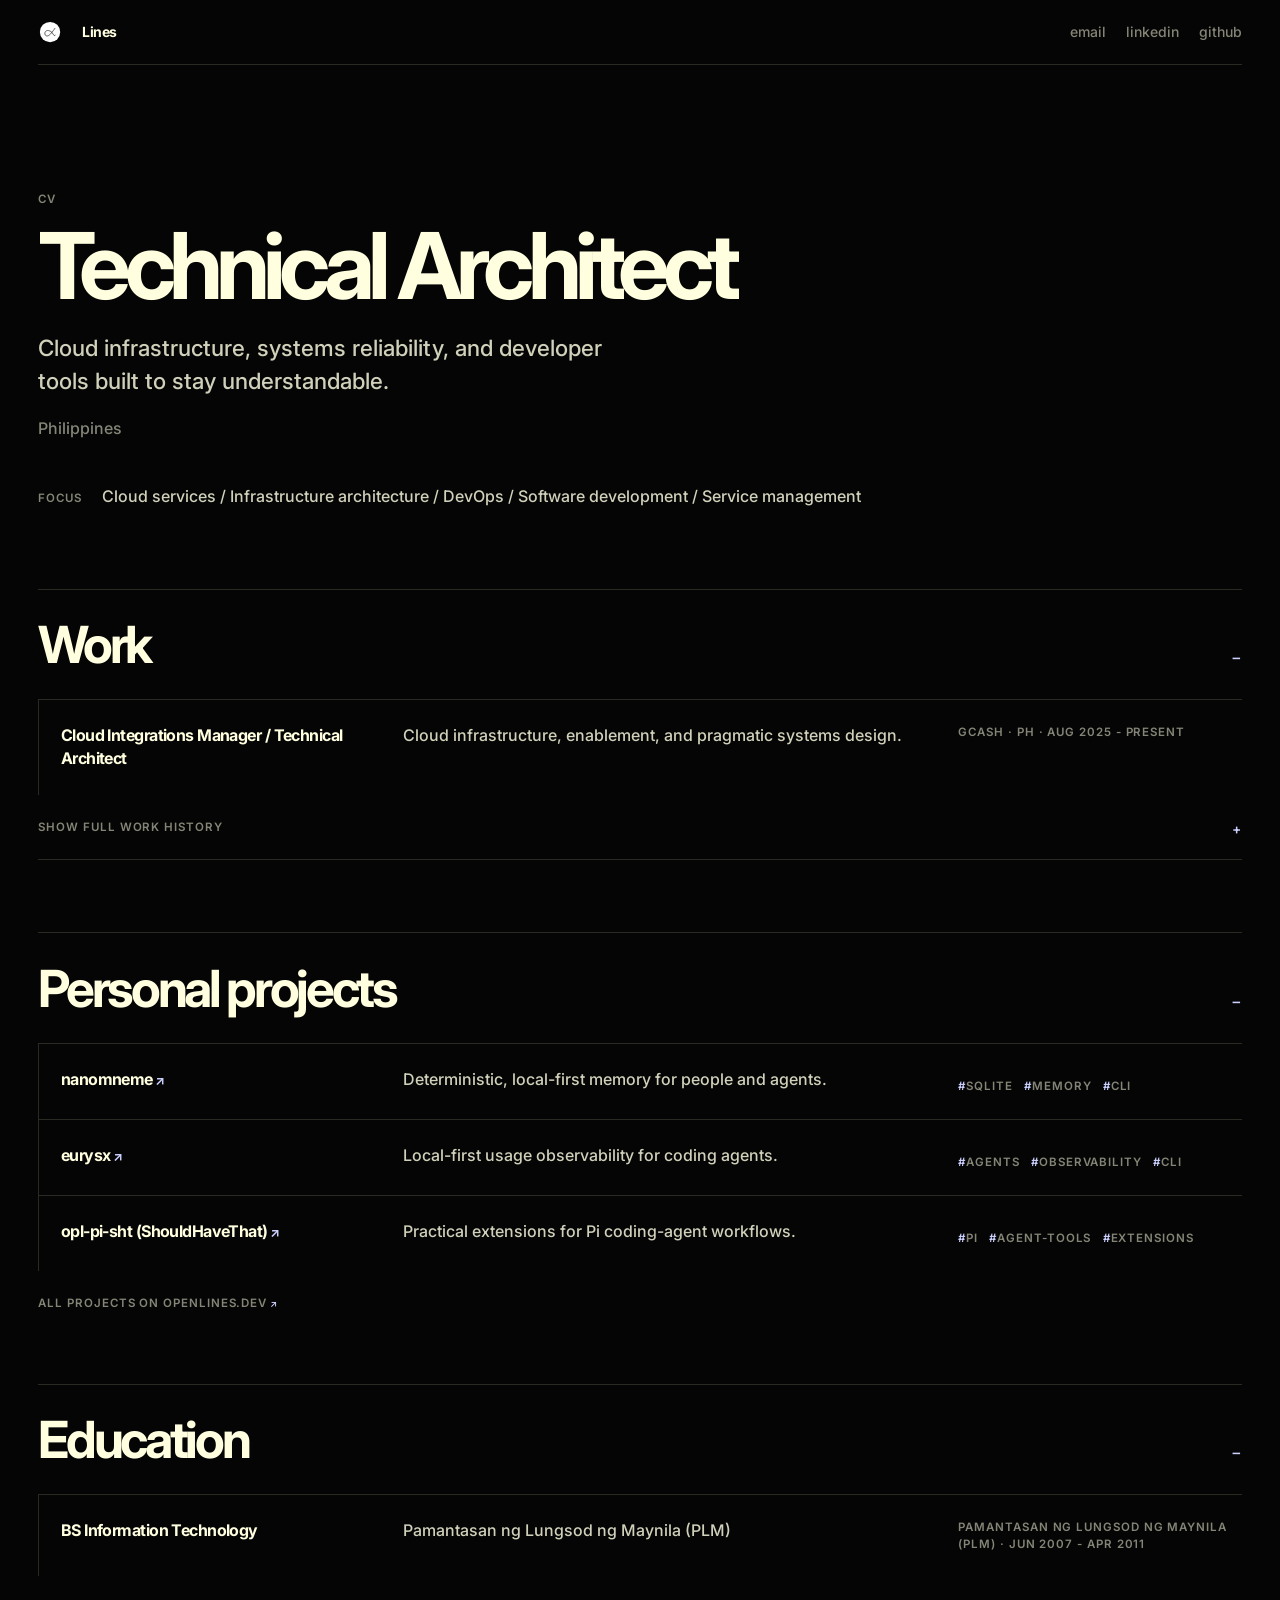
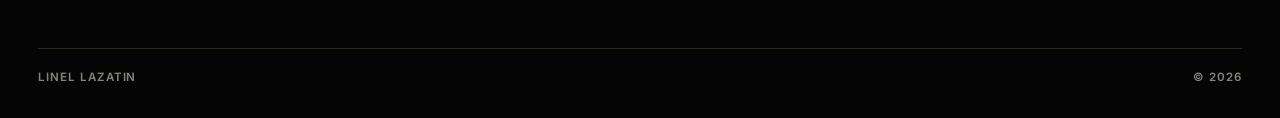
==== commit f3ab1dbc: "fix: full one-pager cv redesign" ====
--- a/index.html
+++ b/index.html
@@ -1,62 +1,43 @@
 <!DOCTYPE html>
 <html lang="en">
 <head>
-  <meta charset="UTF-8" />
-  <meta name="viewport" content="width=device-width, initial-scale=1" />
+  <meta charset="UTF-8">
+  <meta name="viewport" content="width=device-width, initial-scale=1">
   <title>Lines.</title>
-  <meta name="description" content="Cloud, infra, dev, and a bit of everything in between." />
+  <meta name="description" content="Cloud infrastructure, systems reliability, and developer tools.">
   <link rel="icon" href="assets/img/svg/logo.svg" type="image/svg+xml">
-  <link rel="preconnect" href="https://fonts.googleapis.com" />
-  <link rel="preconnect" href="https://fonts.gstatic.com" crossorigin />
-  <link href="https://fonts.googleapis.com/css2?family=Inter:wght@300;400;500;600;700&display=swap" rel="stylesheet" />
-
-  <link rel="stylesheet" href="style.css" />
+  <link rel="preconnect" href="https://fonts.googleapis.com">
+  <link rel="preconnect" href="https://fonts.gstatic.com" crossorigin>
+  <link href="https://fonts.googleapis.com/css2?family=Inter:wght@400;500;600;700&display=swap" rel="stylesheet">
+  <link rel="stylesheet" href="style.css">
 </head>
 <body>
-
-  <!-- Brief startup flash, mirrors camalyn.org's load-in. Pure decoration, removes itself. -->
-  <div class="tv-flash" aria-hidden="true"></div>
-
-  <!-- Honest scroll indicator: fill width always equals real scroll position, nothing more. -->
-  <div class="progress-rail" aria-hidden="true">
-    <div class="progress-fill" id="progressFill"></div>
-  </div>
-
-  <button type="button" id="markToggle" class="mark" aria-haspopup="dialog" aria-expanded="false" aria-controls="contactPanel"><img src="assets/img/svg/opl-mark-white.svg" alt="" /></button>
-
-  <div id="contactPanel" class="contact-panel" role="dialog" aria-label="Contact" hidden></div>
-
-  <main id="content">
-    <section class="hero" id="hero">
-      <p class="tagline" id="heroTagline"></p>
-      <p class="hero-sub" id="heroSub"></p>
+  <header class="site-header">
+    <a class="brand" href="#top" aria-label="Resume home"><img src="assets/img/svg/logo.svg" alt=""><span id="brandName"></span></a>
+    <nav id="siteNav" aria-label="Contact links"></nav>
+  </header>
+  <main id="top">
+    <section class="hero" aria-labelledby="heroTitle">
+      <p class="eyebrow">cv</p>
+      <h1 id="heroTitle"></h1>
+      <p class="intro" id="heroSummary"></p>
+      <p class="location-line" id="profileMeta"></p>
+      <p class="skill-line"><span class="eyebrow">focus</span><span id="skillsLine"></span></p>
     </section>
-
-    <section class="block" id="skills">
-      <h2 class="block-label">Skills</h2>
-      <p class="skills-line" id="skillsLine"></p>
-    </section>
-
-    <section class="block" id="work">
-      <h2 class="block-label">Work</h2>
-      <ul class="entries" id="workList"></ul>
-    </section>
-
-    <section class="block" id="projects">
-      <h2 class="block-label">Personal Projects</h2>
-      <ul class="entries" id="projectsList"></ul>
-    </section>
-
-    <section class="block" id="education">
-      <h2 class="block-label">Education</h2>
-      <ul class="entries" id="educationList"></ul>
-    </section>
+    <details class="resume-section" id="work-section" open>
+      <summary><span class="section-title" id="work-title"></span><span class="section-state" aria-hidden="true"></span></summary>
+      <div class="section-body"><ul class="record-list" id="featured-work"></ul><details class="archive" id="work-disclosure"><summary id="work-summary"></summary><ul class="record-list" id="more-work"></ul></details></div>
+    </details>
+    <details class="resume-section" id="projects-section" open>
+      <summary><span class="section-title" id="projects-title"></span><span class="section-state" aria-hidden="true"></span></summary>
+      <div class="section-body"><ul class="record-list" id="featured-projects"></ul><details class="archive" id="projects-disclosure"><summary id="projects-summary"></summary><ul class="record-list" id="more-projects"></ul></details><a class="catalogue-link" id="projects-link" hidden></a></div>
+    </details>
+    <details class="resume-section" id="education-section" open>
+      <summary><span class="section-title" id="education-title"></span><span class="section-state" aria-hidden="true"></span></summary>
+      <div class="section-body"><ul class="record-list" id="featured-education"></ul><details class="archive" id="education-disclosure"><summary id="education-summary"></summary><ul class="record-list" id="more-education"></ul></details></div>
+    </details>
   </main>
-
-  <footer class="site-footer">
-    <p id="footerLine"></p>
-  </footer>
-
+  <footer><span id="footerName"></span><span id="footerYear"></span></footer>
   <script src="scripts/content.js"></script>
   <script src="scripts/script.js"></script>
 </body>
--- a/style.css
+++ b/style.css
@@ -1,308 +1,46 @@
-/* =====================================================================
-   Design language borrowed from camalyn.org: pure black, pale cream
-   type, No filled cards, no shadows, no loud color - quiet typography 
-   and generous space carry the page. Inter keeps the companion sites
-   visually connected while weight and scale preserve hierarchy.
-   ===================================================================== */
-
-:root {
-  --bg: #000;
-  --text: #ffffe0;        /* pale cream */
-  --text-dim: rgba(255, 255, 224, 0.55);
-  --text-faint: rgba(255, 255, 224, 0.32);
-  --hairline: rgba(255, 255, 224, 0.12);
-  --type: "Inter", system-ui, sans-serif;
-
-  --accent-green: #b8e986;
-  --accent-yellow: #b8e986;
-  --accent-orange: #b8e986;
-
-  --gap: clamp(4rem, 12vh, 8rem);
-}
-
-*, *::before, *::after {
-  margin: 0;
-  padding: 0;
-  box-sizing: border-box;
-}
-
-html {
-  scroll-behavior: smooth;
-}
-
-body {
-  background-color: var(--bg);
-  color: var(--text);
-  font-family: var(--type);
-  font-weight: 300;
-  line-height: 1.65;
-  -webkit-font-smoothing: antialiased;
-}
-
-a {
-  color: inherit;
-  text-decoration: none;
-  border-bottom: 1px solid var(--text-faint);
-  transition: opacity 0.2s ease, border-color 0.2s ease;
-}
-
-a:hover,
-a:focus-visible {
-  opacity: 0.75;
-  border-color: var(--text-dim);
-}
-
-/* -----------------------------------------------------------------
-   Startup flash - a brief white collapse on load, then gone.
-------------------------------------------------------------------- */
-.tv-flash {
-  position: fixed;
-  inset: 0;
-  background: #fff;
-  z-index: 9999;
-  pointer-events: none;
-  animation: tvStartup 0.9s ease-out forwards;
-}
-
-@keyframes tvStartup {
-  0%   { opacity: 1; transform: scaleY(0.01) scaleX(1.4); }
-  45%  { transform: scaleY(1.15) scaleX(1.05); }
-  100% { opacity: 0; transform: scaleY(1) scaleX(1); }
-}
-
-/* -----------------------------------------------------------------
-   Chrome: a thin scroll-progress rail (top-left) and a text
-   monogram (top-right) that opens the contact panel. Both fixed,
-   both quiet - no backgrounds, no borders beyond a hairline.
-------------------------------------------------------------------- */
-.progress-rail {
-  position: fixed;
-  top: calc(20px + env(safe-area-inset-top));
-  left: calc(20px + env(safe-area-inset-left));
-  width: clamp(80px, 14vw, 160px);
-  height: 2px;
-  background: var(--hairline);
-  z-index: 20;
-}
-
-.progress-fill {
-  height: 100%;
-  width: 0%;
-  background: var(--text);
-  transition: width 0.1s linear;
-}
-
-.mark {
-  position: fixed;
-  top: calc(20px + env(safe-area-inset-top));
-  right: calc(20px + env(safe-area-inset-right));
-  z-index: 20;
-  width: clamp(2.25rem, 5vw, 3rem);
-  height: clamp(2.25rem, 5vw, 3rem);
-  padding: 0;
-  display: flex;
-  align-items: center;
-  justify-content: center;
-  background: transparent;
-  border: none;
-  border-radius: 50%;
-  cursor: pointer;
-  opacity: 0.85;
-  transition: opacity 0.2s ease;
-}
-
-.mark img {
-  width: 100%;
-  height: 100%;
-  display: block;
-}
-
-.mark:hover,
-.mark:focus-visible {
-  opacity: 1;
-}
-
-/* -----------------------------------------------------------------
-   Contact panel - bottom-left, barely-there tint, plain text.
-------------------------------------------------------------------- */
-.contact-panel {
-  position: fixed;
-  left: calc(20px + env(safe-area-inset-left));
-  bottom: calc(20px + env(safe-area-inset-bottom));
-  z-index: 30;
-  max-width: 300px;
-  padding: 1.5rem 1.75rem;
-  /* background: rgba(255, 255, 224, 0.1); */
-  background: rgba(0, 0, 0, 0.05);
-  backdrop-filter: blur(5px);
-  border: 1px solid var(--hairline);
-  font-size: 0.9rem;
-}
-
-.contact-panel[hidden] {
-  display: none;
-}
-
-.contact-panel .contact-name {
-  font-family: var(--type);
-  font-weight: 500;
-  font-size: 1.4rem;
-  margin-bottom: 0.6rem;
-}
-
-.contact-panel p {
-  margin-bottom: 0.5rem;
-  color: var(--text-dim);
-}
-
-.contact-panel .contact-links a {
-  display: inline-block;
-  margin-right: 0.9rem;
-  color: var(--text);
-}
-
-/* -----------------------------------------------------------------
-   Hero - one quiet statement, centered, full viewport. Mirrors the
-   single-sentence "brand film" opening of the reference site.
-------------------------------------------------------------------- */
-.hero {
-  min-height: 100vh;
-  display: flex;
-  flex-direction: column;
-  align-items: left;
-  justify-content: center;
-  text-align: left;
-  padding: 0 0vw;
-  opacity: 0;
-  transform: translateY(8px);
-  transition: opacity 1.1s ease, transform 1.1s ease;
-}
-
-.hero.in-view {
-  opacity: 1;
-  transform: translateY(0);
-}
-
-.tagline {
-  font-family: var(--type);
-  font-weight: 500;
-  letter-spacing: -0.035em;
-  font-size: clamp(1.8rem, 5vw, 3.5rem);
-  line-height: 1.16;
-  max-width: 16ch;
-}
-
-.hero-sub {
-  margin-top: 1.25rem;
-  font-size: 0.95rem;
-  color: var(--text-dim);
-}
-
-/* -----------------------------------------------------------------
-   Content blocks - plain lists, hairline dividers, no cards.
-------------------------------------------------------------------- */
-main {
-  max-width: 640px;
-  margin: 0 auto;
-  padding: 0 6vw;
-}
-
-.block {
-  padding: var(--gap) 0;
-  border-top: 1px solid var(--hairline);
-  opacity: 0;
-  transform: translateY(10px);
-  transition: opacity 0.9s ease, transform 0.9s ease;
-}
-
-.block.in-view {
-  opacity: 1;
-  transform: translateY(0);
-}
-
-.block-label {
-  font-family: var(--type);
-  font-weight: 400;
-  font-size: 0.8rem;
-  letter-spacing: 0.12em;
-  text-transform: uppercase;
-  color: var(--text-faint);
-  margin-bottom: 2rem;
-}
-
-.entries {
-  list-style: none;
-  display: flex;
-  flex-direction: column;
-  gap: 2rem;
-}
-
-.entry-title {
-  display: flex;
-  align-items: baseline;
-  gap: 0.6rem;
-  font-family: var(--type);
-  font-weight: 500;
-  letter-spacing: -0.015em;
-  font-size: 1.18rem;
-}
-
-.entry-title .dot {
-  width: 6px;
-  height: 6px;
-  border-radius: 50%;
-  flex: none;
-  opacity: 0.7;
-}
-
-.dot.green  { background: var(--accent-green); }
-.dot.yellow { background: var(--accent-yellow); }
-.dot.orange { background: var(--accent-orange); }
-
-.entry-meta {
-  margin-top: 0.35rem;
-  font-size: 0.85rem;
-  color: var(--text-dim);
-}
-
-.entry-note {
-  margin-top: 0.5rem;
-  font-family: var(--type);
-  /* font-style: italic; */
-  font-size: 0.95rem;
-  color: var(--text-dim);
-  max-width: 46ch;
-}
-
-.skills-line {
-  color: var(--text-dim);
-  font-size: 0.95rem;
-  max-width: 52ch;
-}
-
-/* -----------------------------------------------------------------
-   Footer
-------------------------------------------------------------------- */
-.site-footer {
-  max-width: 640px;
-  margin: 0 auto;
-  padding: var(--gap) 6vw calc(var(--gap) / 1.5);
-  border-top: 1px solid var(--hairline);
-  font-size: 0.8rem;
-  color: var(--text-faint);
-}
-
-@media (max-width: 640px) {
-  .contact-panel {
-    max-width: calc(100vw - 40px);
-  }
-}
-
-@media (prefers-reduced-motion: reduce) {
-  .tv-flash { display: none; }
-  .hero, .block {
-    opacity: 1;
-    transform: none;
-    transition: none;
-  }
-}
+:root { --ink: #050505; --paper: #ffffe0; --muted: #858577; --rule: #2a2a23; --link: #cbd0ff; --space: clamp(1.25rem, 3vw, 3rem); }
+* { box-sizing: border-box; }
+html { scroll-behavior: smooth; }
+body { margin: 0; background: var(--ink); color: var(--paper); font-family: Inter, "Segoe UI", sans-serif; font-size: clamp(1rem, 1.2vw, 1.125rem); font-weight: 500; line-height: 1.45; }
+a { color: inherit; text-decoration: none; }
+a:hover, a:focus-visible { color: var(--link); }
+a:focus-visible, summary:focus-visible { outline: 2px solid var(--link); outline-offset: 4px; }
+.site-header, main, footer { width: min(100% - (var(--space) * 2), 78rem); margin-inline: auto; }
+.site-header { display: flex; align-items: center; justify-content: space-between; gap: 1rem; padding-block: 1.25rem; border-bottom: 1px solid var(--rule); font-size: .875rem; }
+.brand, nav, footer { display: flex; align-items: center; gap: 1.25rem; }
+.brand { font-weight: 700; letter-spacing: -.04em; }
+.brand img { width: 1.5rem; height: 1.5rem; }
+nav { color: var(--muted); }
+.hero { padding-block: clamp(5rem, 14vh, 10rem) clamp(4rem, 9vh, 7rem); }
+.eyebrow, .record-meta, .tags, .archive summary, footer { color: var(--muted); font-size: .72rem; font-weight: 600; letter-spacing: .08em; text-transform: uppercase; }
+.eyebrow { display: block; margin: 0 0 1rem; }
+h1, h3, p { margin-top: 0; }
+h1 { max-width: 13ch; margin-bottom: 1.5rem; font-size: clamp(3rem, 7.2vw, 6.6rem); line-height: .92; letter-spacing: -.075em; }
+.intro { max-width: 38rem; margin-bottom: 1.25rem; color: #d1d1bb; font-size: clamp(1.05rem, 1.8vw, 1.4rem); }
+.location-line { margin-bottom: 2.75rem; color: var(--muted); }
+.skill-line { display: flex; flex-wrap: wrap; align-items: baseline; gap: .75rem 1.25rem; margin: 0; color: #d1d1bb; }
+.skill-line .eyebrow { margin: 0; }
+.resume-section { border-top: 1px solid var(--rule); }
+.resume-section > summary { display: flex; align-items: baseline; justify-content: space-between; gap: 1rem; padding: 1.1rem 0; cursor: pointer; list-style: none; }
+.resume-section > summary::-webkit-details-marker, .archive summary::-webkit-details-marker { display: none; }
+.section-title { font-size: clamp(1.8rem, 4vw, 3.6rem); font-weight: 700; letter-spacing: -.065em; }
+.section-state::before { content: "+"; color: var(--link); }
+.resume-section[open] .section-state::before { content: "−"; }
+.section-body { padding-bottom: clamp(3rem, 8vh, 6rem); }
+.record-list { margin: 0; padding: 0; list-style: none; }
+.record { display: grid; grid-template-columns: minmax(12rem, .9fr) minmax(0, 1.5fr) minmax(10rem, .8fr); gap: 1.5rem; padding: 1.5rem 0 1.5rem 1.4rem; border-top: 1px solid var(--rule); position: relative; }
+.record::before { content: ""; position: absolute; inset: 0 auto 0 0; width: 1px; background: var(--rule); }
+.record-title { margin: 0; font-size: 1rem; font-weight: 700; letter-spacing: -.035em; }
+a.record-title::after, .catalogue-link::after { content: " ↗"; color: var(--link); font-size: .8em; }
+.record-note { margin: 0; color: #d1d1bb; }
+.record-aside p { margin: 0; }
+.tags { display: flex; flex-wrap: wrap; gap: .35rem .7rem; margin: .65rem 0 0; padding: 0; list-style: none; }
+.tags li::before { content: "#"; color: var(--link); }
+.archive { border-bottom: 1px solid var(--rule); }
+.archive summary { padding: 1.5rem 0; cursor: pointer; list-style: none; }
+.archive summary::after { content: "+"; float: right; color: var(--link); font-size: 1.2em; }
+.archive[open] summary::after { content: "−"; }
+.catalogue-link { display: block; padding: 1.5rem 0 0; color: var(--muted); font-size: .72rem; font-weight: 600; letter-spacing: .08em; text-transform: uppercase; }
+footer { justify-content: space-between; padding-block: 1.25rem 2rem; border-top: 1px solid var(--rule); }
+@media (max-width: 700px) { .site-header, main, footer { width: min(100% - 2.5rem, 78rem); } .site-header { align-items: flex-start; } nav { flex-wrap: wrap; justify-content: flex-end; gap: .75rem; } .hero { padding-top: 5rem; } .record { grid-template-columns: 1fr; gap: .65rem; padding-left: 1rem; } .record-aside { display: flex; flex-wrap: wrap; align-items: baseline; gap: .65rem 1rem; } .tags { margin: 0; } footer { align-items: flex-start; flex-direction: column; gap: .35rem; } }
+@media (prefers-reduced-motion: reduce) { html { scroll-behavior: auto; } }
